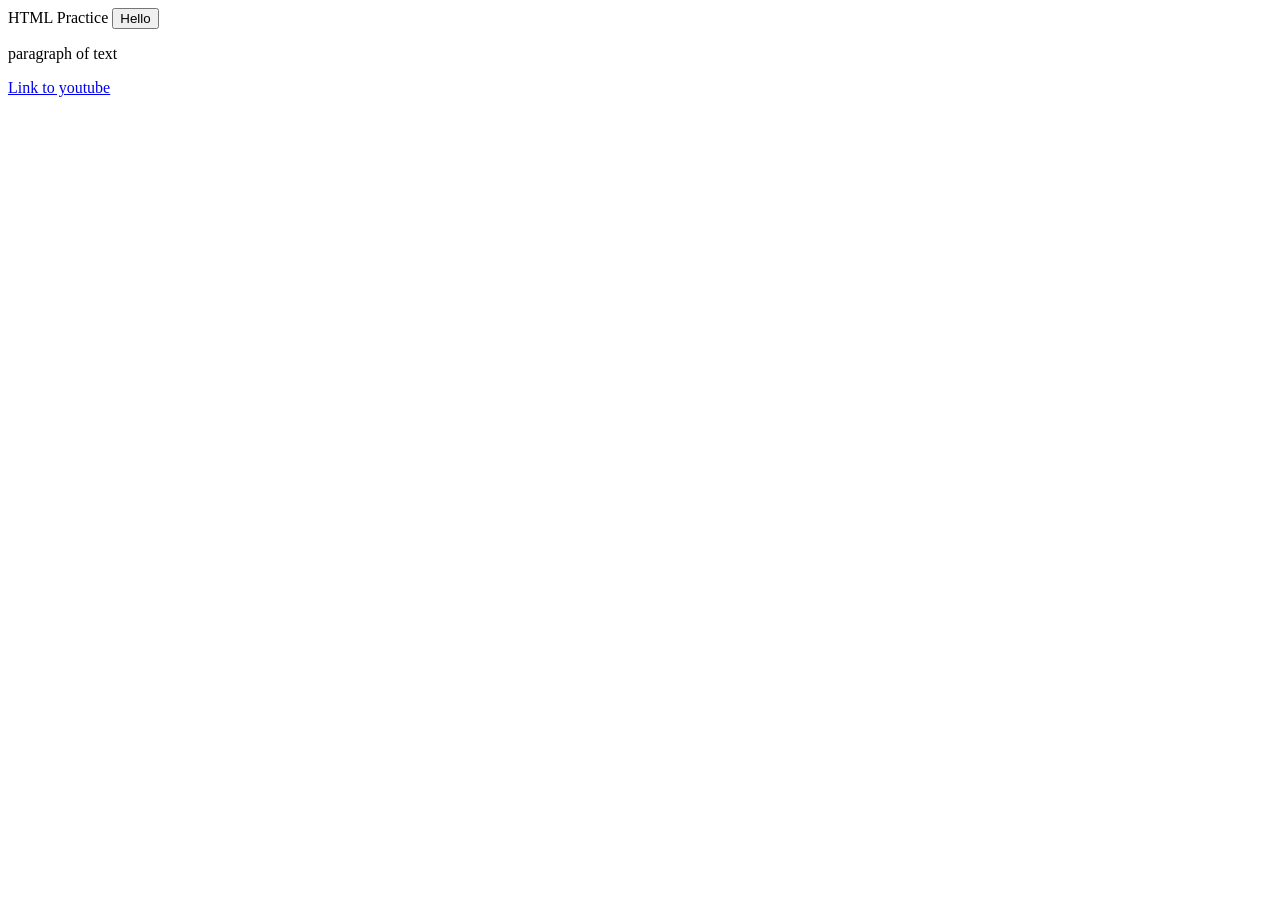
==== index.html @ ed79222a "Create HTML page" ====
<!DOCTYPE html>
<html>
    <head>
        <tittle>HTML Practice</tittle>
    </head>
    <body>
        <button>Hello</button>
        <p>paragraph of text</p>
        <!-- atributes and values -->
        <a href="https://www.youtube.com/" target="_blank">Link to youtube</a>
    </body>
</html>
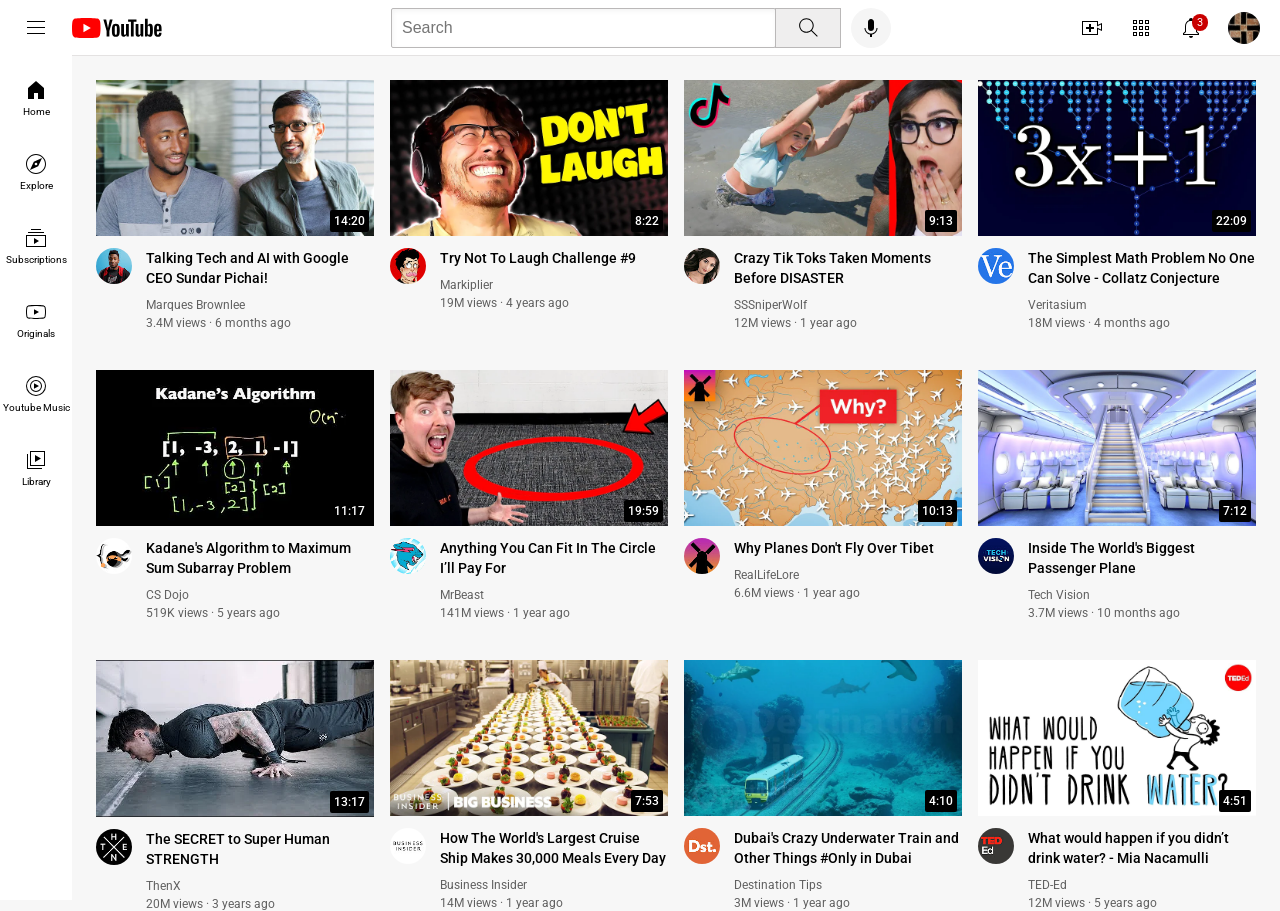
==== commit 73721cfb: "Rename youtube.html to index.html" ====
--- a/index.html
+++ b/index.html
@@ -1,12 +1,423 @@
 <!DOCTYPE html>
 <html>
     <head>
-        <tittle>HTML Practice</tittle>
+        <title>Youtube.com Clone</title>
+        <link rel="preconnect" href="https://fonts.googleapis.com">
+        <link rel="preconnect" href="https://fonts.gstatic.com" crossorigin>
+        <link href="https://fonts.googleapis.com/css2?family=Roboto:ital,wght@400;500;700&display=swap" rel="stylesheet">
+        <link rel="stylesheet" href="styles/general.css">
+        <link rel="stylesheet" href="styles/header.css">
+        <link rel="stylesheet" href="styles/video.css">
+        <link rel="stylesheet" href="styles/sidebar.css">
     </head>
     <body>
-        <button>Hello</button>
-        <p>paragraph of text</p>
-        <!-- atributes and values -->
-        <a href="https://www.youtube.com/" target="_blank">Link to youtube</a>
+        <!--
+        display property
+        block element = takes all the entire line like a paragraph even if we change the width
+        inline block element = takes as much space as they need like the image and input elements
+        inline element = just appear inside text elements like span and strong
+        a div is a block element thats is meant to be a container
+
+        Nested layouts technique = combination of
+        Vertical layout
+        Horizontal layout
+        -->
+        <!--
+        Semantic elements
+        They are the same as divs but they give special meaning
+        and instruction to seach engines (header, nav, main and section)
+        -->
+        <header class="header">
+            <div class="left-section">
+                <img class="hamburger-menu" src="icons/hamburger-menu.svg">
+                <img class="youtube-logo" src="icons/youtube-logo.svg">
+            </div>
+            <div class="middle-section">
+                <!--type text, checkbox...-->
+                <input class="search-bar" type="text" placeholder="Search">
+                <button class="search-button">
+                    <img class="search-icon" src="icons/search.svg">
+                    <div class="tooltip">Search</div>
+                </button>
+                <button class="voice-search-button">
+                    <img class="voice-search-icon" src="icons/voice-search-icon.svg">
+                    <div class="tooltip">Search with your voice</div>
+                </button>
+            </div>
+            <div class="right-section">
+                <div class="upload-icon-container">
+                    <img class="upload-icon" src="icons/upload.svg">
+                    <div class="tooltip">Create</div>
+                </div>
+                <div class="youtube-apps-icon-container">
+                    <img class="youtube-apps-icon" src="icons/youtube-apps.svg">
+                    <div class="tooltip">Apps</div>
+                </div>
+                <div class="notifications-icon-container">
+                    <img class="notifications-icon" src="icons/notifications.svg">
+                    <div class="notifications-count">3</div>
+                    <div class="tooltip">Notifications</div>
+                </div>
+                <img class="current-user-picture" src="channel-pictures/mychannel.jpg">
+            </div>
+            
+        </header>
+        
+        <nav class="sidebar">
+            <div class="sidebar-link">
+                <img src="icons/home.svg">
+                <div>Home</div>
+            </div>
+            <div class="sidebar-link">
+                <img src="icons/explore.svg">
+                <div>Explore</div>
+            </div>
+            <div class="sidebar-link">
+                <img src="icons/subscriptions.svg">
+                <div>Subscriptions</div>
+            </div>
+            <div class="sidebar-link">
+                <img src="icons/originals.svg">
+                <div>Originals</div>
+            </div>
+            <div class="sidebar-link">
+                <img src="icons/youtube-music.svg">
+                <div>Youtube Music</div>
+            </div>
+            <div class="sidebar-link">
+                <img src="icons/library.svg">
+                <div>Library</div>
+            </div>
+        </nav>
+
+        <main>
+            <section class="video-grid">
+                <div class="video-preview">
+                    <div class="thumbnail-row">
+                        <img class="thumbnail" src="thumbnails/thumbnail-1.webp">
+                        <div class="video-time">
+                            14:20
+                        </div>
+                    </div>
+                    <div class="video-info-grid">
+                        <div class="channel-picture">
+                            <img class="profile-picture" src="channel-pictures/channel-1.jpeg">
+                        </div>
+                        <div class="video-info">
+                            <p class="video-title">
+                                Talking Tech and AI with Google CEO Sundar Pichai!
+                            </p>
+
+                            <p class="video-author">
+                                Marques Brownlee
+                            </p>
+
+                            <p class="video-stats">
+                                3.4M views &#183; 6 months ago
+                            </p>
+                        </div>
+                    </div>
+                </div>
+
+                <div class="video-preview">
+                    <div class="thumbnail-row">
+                        <img class="thumbnail" src="thumbnails/thumbnail-2.webp">
+                        <div class="video-time">
+                            8:22
+                        </div>
+                    </div>
+                    <div class="video-info-grid">
+                        <div class="channel-picture">
+                            <img class="profile-picture" src="channel-pictures/channel-2.jpeg">
+                        </div>
+                        <div class="video-info">
+                            <p class="video-title">
+                                Try Not To Laugh Challenge #9
+                            </p>
+
+                            <p class="video-author">
+                                Markiplier
+                            </p>
+                
+                            <p class="video-stats">
+                                19M views &#183; 4 years ago
+                            </p>
+                        </div>
+                    </div>
+                </div>
+
+                <div class="video-preview">
+                    <div class="thumbnail-row">
+                        <img class="thumbnail" src="thumbnails/thumbnail-3.webp">
+                        <div class="video-time">
+                            9:13
+                        </div>
+                    </div>
+                    <div class="video-info-grid">
+                        <div class="channel-picture">
+                            <img class="profile-picture" src="channel-pictures/channel-3.jpeg">
+                        </div>
+                        <div class="video-info">
+                            <p class="video-title">
+                                Crazy Tik Toks Taken Moments Before DISASTER
+                            </p>
+
+                            <p class="video-author">
+                                SSSniperWolf
+                            </p>
+
+                            <p class="video-stats">
+                                12M views &#183; 1 year ago
+                            </p>
+                        </div>
+                    </div>
+                </div>
+
+                <div class="video-preview">
+                    <div class="thumbnail-row">
+                        <img class="thumbnail" src="thumbnails/thumbnail-4.webp">
+                        <div class="video-time">
+                            22:09
+                        </div>
+                    </div>
+                    <div class="video-info-grid">
+                        <div class="channel-picture">
+                            <img class="profile-picture" src="channel-pictures/channel-4.jpeg">
+                        </div>
+                        <div class="video-info">
+                            <p class="video-title">
+                                The Simplest Math Problem No One Can Solve - Collatz Conjecture
+                            </p>
+
+                            <p class="video-author">
+                                Veritasium
+                            </p>
+                
+                            <p class="video-stats">
+                                18M views &#183; 4 months ago
+                            </p>
+                        </div>
+                    </div>
+                </div>
+
+                <div class="video-preview">
+                    <div class="thumbnail-row">
+                        <img class="thumbnail" src="thumbnails/thumbnail-5.webp">
+                        <div class="video-time">
+                            11:17
+                        </div>
+                    </div>
+                    <div class="video-info-grid">
+                        <div class="channel-picture">
+                            <img class="profile-picture" src="channel-pictures/channel-5.jpeg">
+                        </div>
+                        <div class="video-info">
+                            <p class="video-title">
+                                Kadane's Algorithm to Maximum Sum Subarray Problem
+                            </p>
+
+                            <p class="video-author">
+                                CS Dojo
+                            </p>
+
+                            <p class="video-stats">
+                                519K views &#183; 5 years ago
+                            </p>
+                        </div>
+                    </div>
+                </div>
+
+                <div class="video-preview">
+                    <div class="thumbnail-row">
+                        <img class="thumbnail" src="thumbnails/thumbnail-6.webp">
+                        <div class="video-time">
+                            19:59
+                        </div>
+                    </div>
+                    <div class="video-info-grid">
+                        <div class="channel-picture">
+                            <img class="profile-picture" src="channel-pictures/channel-6.jpeg">
+                        </div>
+                        <div class="video-info">
+                            <p class="video-title">
+                                Anything You Can Fit In The Circle I’ll Pay For
+                            </p>
+
+                            <p class="video-author">
+                                MrBeast
+                            </p>
+                
+                            <p class="video-stats">
+                                141M views &#183; 1 year ago
+                            </p>
+                        </div>
+                    </div>
+                </div>
+
+                <div class="video-preview">
+                    <div class="thumbnail-row">
+                        <img class="thumbnail" src="thumbnails/thumbnail-7.webp">
+                        <div class="video-time">
+                            10:13
+                        </div>
+                    </div>
+                    <div class="video-info-grid">
+                        <div class="channel-picture">
+                            <img class="profile-picture" src="channel-pictures/channel-7.jpeg">
+                        </div>
+                        <div class="video-info">
+                            <p class="video-title">
+                                Why Planes Don't Fly Over Tibet
+                            </p>
+
+                            <p class="video-author">
+                                RealLifeLore
+                            </p>
+                
+                            <p class="video-stats">
+                                6.6M views &#183; 1 year ago
+                            </p>
+                        </div>
+                    </div>
+                </div>
+
+                <div class="video-preview">
+                    <div class="thumbnail-row">
+                        <img class="thumbnail" src="thumbnails/thumbnail-8.webp">
+                        <div class="video-time">
+                            7:12
+                        </div>
+                    </div>
+                    <div class="video-info-grid">
+                        <div class="channel-picture">
+                            <img class="profile-picture" src="channel-pictures/channel-8.jpeg">
+                        </div>
+                        <div class="video-info">
+                            <p class="video-title">
+                                Inside The World's Biggest Passenger Plane
+                            </p>
+
+                            <p class="video-author">
+                                Tech Vision
+                            </p>
+                
+                            <p class="video-stats">
+                                3.7M views &#183; 10 months ago
+                            </p>
+                        </div>
+                    </div>
+                </div>
+
+                <div class="video-preview">
+                    <div class="thumbnail-row">
+                        <img class="thumbnail" src="thumbnails/thumbnail-9.webp">
+                        <div class="video-time">
+                            13:17
+                        </div>
+                    </div>
+                    <div class="video-info-grid">
+                        <div class="channel-picture">
+                            <img class="profile-picture" src="channel-pictures/channel-9.jpeg">
+                        </div>
+                        <div class="video-info">
+                            <p class="video-title">
+                                The SECRET to Super Human STRENGTH
+                            </p>
+
+                            <p class="video-author">
+                                ThenX
+                            </p>
+                
+                            <p class="video-stats">
+                                20M views &#183; 3 years ago
+                            </p>
+                        </div>
+                    </div>
+                </div>
+
+                <div class="video-preview">
+                    <div class="thumbnail-row">
+                        <img class="thumbnail" src="thumbnails/thumbnail-10.webp">
+                        <div class="video-time">
+                            7:53
+                        </div>
+                    </div>
+                    <div class="video-info-grid">
+                        <div class="channel-picture">
+                            <img class="profile-picture" src="channel-pictures/channel-10.jpeg">
+                        </div>
+                        <div class="video-info">
+                            <p class="video-title">
+                                How The World's Largest Cruise Ship Makes 30,000 Meals Every Day
+                            </p>
+
+                            <p class="video-author">
+                                Business Insider
+                            </p>
+                
+                            <p class="video-stats">
+                                14M views &#183; 1 year ago
+                            </p>
+                        </div>
+                    </div>
+                </div>
+
+                <div class="video-preview">
+                    <div class="thumbnail-row">
+                        <img class="thumbnail" src="thumbnails/thumbnail-11.webp">
+                        <div class="video-time">
+                            4:10
+                        </div>
+                    </div>
+                    <div class="video-info-grid">
+                        <div class="channel-picture">
+                            <img class="profile-picture" src="channel-pictures/channel-11.jpeg">
+                        </div>
+                        <div class="video-info">
+                            <p class="video-title">
+                                Dubai's Crazy Underwater Train and Other Things #Only in Dubai
+                            </p>
+
+                            <p class="video-author">
+                                Destination Tips
+                            </p>
+                
+                            <p class="video-stats">
+                                3M views &#183; 1 year ago
+                            </p>
+                        </div>
+                    </div>
+                </div>
+
+                <div class="video-preview">
+                    <div class="thumbnail-row">
+                        <img class="thumbnail" src="thumbnails/thumbnail-12.webp">
+                        <div class="video-time">
+                            4:51
+                        </div>
+                    </div>
+                    <div class="video-info-grid">
+                        <div class="channel-picture">
+                            <img class="profile-picture" src="channel-pictures/channel-12.jpeg">
+                        </div>
+                        <div class="video-info">
+                            <p class="video-title">
+                                What would happen if you didn’t drink water? - Mia Nacamulli
+                            </p>
+
+                            <p class="video-author">
+                                TED-Ed
+                            </p>
+                
+                            <p class="video-stats">
+                                12M views &#183; 5 years ago
+                            </p>
+                        </div>
+                    </div>
+                </div>
+
+            </section>
+        </main>
+
     </body>
-</html>+</html>
--- a/styles/general.css
+++ b/styles/general.css
@@ -0,0 +1,19 @@
+p{
+    margin-top: 0;
+    margin-bottom: 0;
+}
+
+body{
+    /*
+    the video time, paragraphs and all text inside the body 
+    will get the font family since this is the outer element
+    the inner elements (text elements) will get the same style because of the
+    inheritance
+    */
+    font-family: Roboto, Arial, Helvetica, sans-serif;
+    margin: 0;
+    padding-top: 80px;
+    padding-left: 96px;
+    padding-right: 24px;
+    background-color: rgb(247, 247, 247);
+}
--- a/styles/header.css
+++ b/styles/header.css
@@ -0,0 +1,175 @@
+.header{
+    height: 55px;
+    display: flex;
+    /*flexdirection row is the default value so its not necessary to use it*/
+    flex-direction: row;
+    justify-content: space-between;
+    position: fixed;
+    top: 0px;
+    left: 0px;
+    right: 0px;
+    z-index: 100;
+    background-color: white;
+    border-bottom-width: 1px;
+    border-bottom-style: solid;
+    border-bottom-color: rgb(228, 226, 226);
+}
+
+.left-section{
+    display: flex;
+    align-items: center;
+}
+
+.hamburger-menu{
+    height: 24px;
+    margin-left: 24px;
+    margin-right: 24px;
+}
+
+.youtube-logo{
+    height: 20px;
+}
+
+.middle-section{
+    flex: 1;
+    margin-left: 70px;
+    margin-right: 30px;
+    /*to limit the widht of the element*/
+    max-width: 500px;
+    display: flex;
+    align-items: center;
+}
+
+.search-bar{
+    flex: 1;
+    height: 36px;
+    padding-left: 10px;
+    font-size: 16px;
+    /*
+    border-width: 1px;
+    border-style: solid;
+    border-color: rgb(186, 184, 184);
+    */
+    border: 1px solid rgb(186, 184, 184);
+    border-radius: 2px;
+    box-shadow: inset 1px 2px 5px rgb(0,0,0,0.05);
+    /*to remove the default width of the searchbar*/
+    width: 0;
+}
+
+.search-bar::placeholder{
+    font-size: 16px;
+}
+
+.search-button{
+    height: 40px;
+    width: 66px;
+    background-color: rgb(239, 238, 238);
+    border-width: 1px;
+    border-style: solid;
+    border-color: rgb(186, 184, 184);
+    margin-left: -1px;
+    margin-right: 10px;
+}
+
+.search-button,
+.voice-search-button,
+.upload-icon-container,
+.youtube-apps-icon-container,
+.notifications-icon-container{
+    display: flex;
+    justify-content: center;
+    align-items: center;
+    position: relative;
+}
+
+.search-button .tooltip,
+.voice-search-button .tooltip,
+.upload-icon-container .tooltip,
+.youtube-apps-icon-container .tooltip,
+.notifications-icon-container .tooltip{
+    position: absolute;
+    background-color: gray;
+    color: white;
+    padding-top: 4px;
+    padding-bottom: 4px;
+    padding-left: 8px;
+    padding-right: 8px;
+    border-radius: 2px;
+    font-size: 12px;
+    bottom: -30px;
+    /*to make invisible and then visible when hovering*/
+    opacity: 0;
+    transition: opacity 0.15s;
+    pointer-events: none;
+    white-space: nowrap;
+}
+
+.search-button:hover .tooltip,
+.voice-search-button:hover .tooltip,
+.upload-icon-container:hover .tooltip,
+.youtube-apps-icon-container:hover .tooltip,
+.notifications-icon-container:hover .tooltip{
+    opacity: 1;
+}
+
+.search-icon{
+    height: 25px;
+}
+
+.voice-search-button{
+    height: 40px;
+    width: 40px;
+    border-radius: 20px;
+    border: none;
+    background-color: rgb(245, 245, 245);
+}
+
+.voice-search-icon{
+    height: 24px;
+}
+
+.right-section{
+    width: 180px;
+    margin-right: 20px;
+    display: flex;
+    align-items: center;
+    justify-content: space-between;
+    /*to prevent the right section from shrinking (objects collapsing)*/
+    flex-shrink: 0;
+}
+
+.upload-icon{
+    height: 24px;
+}
+
+.youtube-apps-icon{
+    height: 24px;
+}
+
+.notifications-icon{
+    height: 24px;
+}
+
+.notifications-icon-container{
+    position: relative;
+}
+
+.notifications-count{
+    position: absolute;
+    top: -2px;
+    right: -5px;
+    background-color: rgb(201, 0, 0);
+    color: white;
+    font-size: 11px;
+    padding-left: 5px;
+    padding-right: 5px;
+    padding-top: 2px;
+    padding-bottom: 2px;
+    border-radius: 10px;
+}
+
+.current-user-picture{
+    height: 32px;
+    border-radius: 16px;
+}
--- a/styles/video.css
+++ b/styles/video.css
@@ -0,0 +1,90 @@
+.thumbnail{
+    width: 100%;
+    /*
+    object-fit: cover;
+    object-position: left;
+    */
+}
+
+.video-title{
+    margin-top: 0;
+    font-size: 14px;
+    font-weight: 500;
+    line-height: 20px;
+    margin-bottom: 10px;
+}
+
+.video-info-grid{
+    display: grid;
+    grid-template-columns: 50px 1fr;
+}
+
+
+.profile-picture{
+    width: 36px;
+    border-radius: 50px;
+}
+
+.thumbnail-row{
+    margin-bottom: 8px;
+    position: relative;
+}
+
+.video-author,
+.video-stats{
+    font-size: 12px;
+    color: rgb(96,96,96);
+}
+
+.video-author{
+    margin-bottom: 4px;
+}
+
+.video-grid{
+    display: grid;
+    grid-template-columns: 1fr 1fr 1fr;
+    column-gap: 16px;
+    row-gap: 40px;
+}
+
+/*to crerate a responsive site we need a media query*/
+
+@media (max-width: 750px){
+    .video-grid{
+        grid-template-columns: 1fr 1fr;
+    }
+}
+
+@media (min-width: 751px) and (max-width: 999px){
+    .video-grid{
+        grid-template-columns: 1fr 1fr 1fr;
+    }
+}
+
+@media (min-width: 1000px){
+    .video-grid{
+        grid-template-columns: 1fr 1fr 1fr 1fr;
+    }
+}
+
+.video-time{
+    font-size: 12px;
+    font-weight: 500;
+    /*
+    padding-left: 4px;
+    padding-right: 4px;
+    padding-top: 4px;
+    padding-bottom: 4px;
+    we can use just padding
+    1 value: all four directions
+    2 values: vertical horizontal
+    4 values: clockwise (top, right, bottom and left)
+    */
+    padding: 4px;
+    border-radius: 2px;
+    background-color: black;
+    color: white;
+    position: absolute;
+    bottom: 8px;
+    right: 5px;
+}
--- a/styles/sidebar.css
+++ b/styles/sidebar.css
@@ -0,0 +1,37 @@
+.sidebar{
+    background-color: white;
+    position: fixed;
+    left: 0;
+    bottom: 0;
+    top: 55px;
+    width: 72px;
+    z-index: 200;
+    padding-top: 5px;
+}
+
+.sidebar-link{
+    height: 74px;
+    display: flex;
+    justify-content: center;
+    align-items: center;
+    /*
+    to display flexboxes vertically
+    also justify-content and align-items are reversed
+    */
+    flex-direction: column;
+    cursor: pointer;
+}
+
+.sidebar-link:hover{
+    background-color: rgb(232, 232, 232);
+}
+
+/*to taget all elements of one type inside another one*/
+.sidebar-link img{
+    height: 24px;
+    margin-bottom: 4px;
+}
+
+.sidebar-link div{
+    font-size: 10px;
+}
